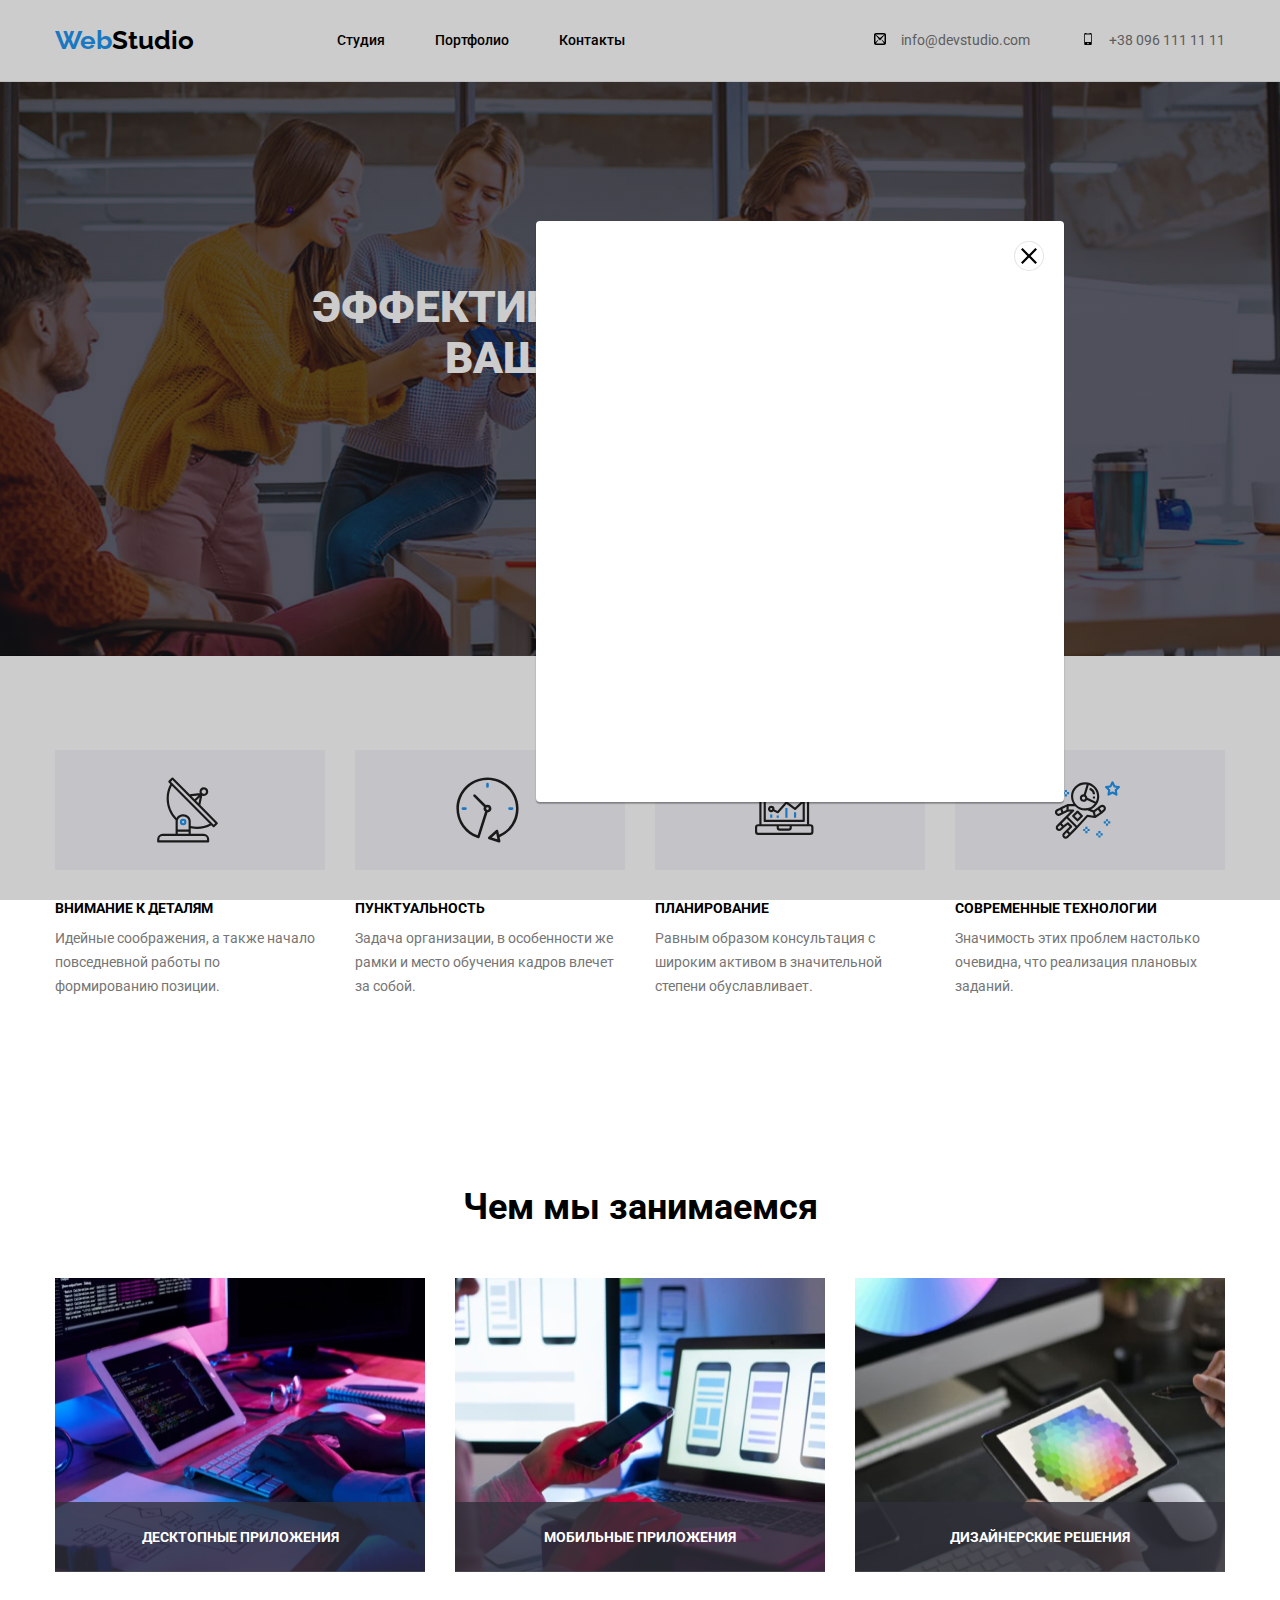
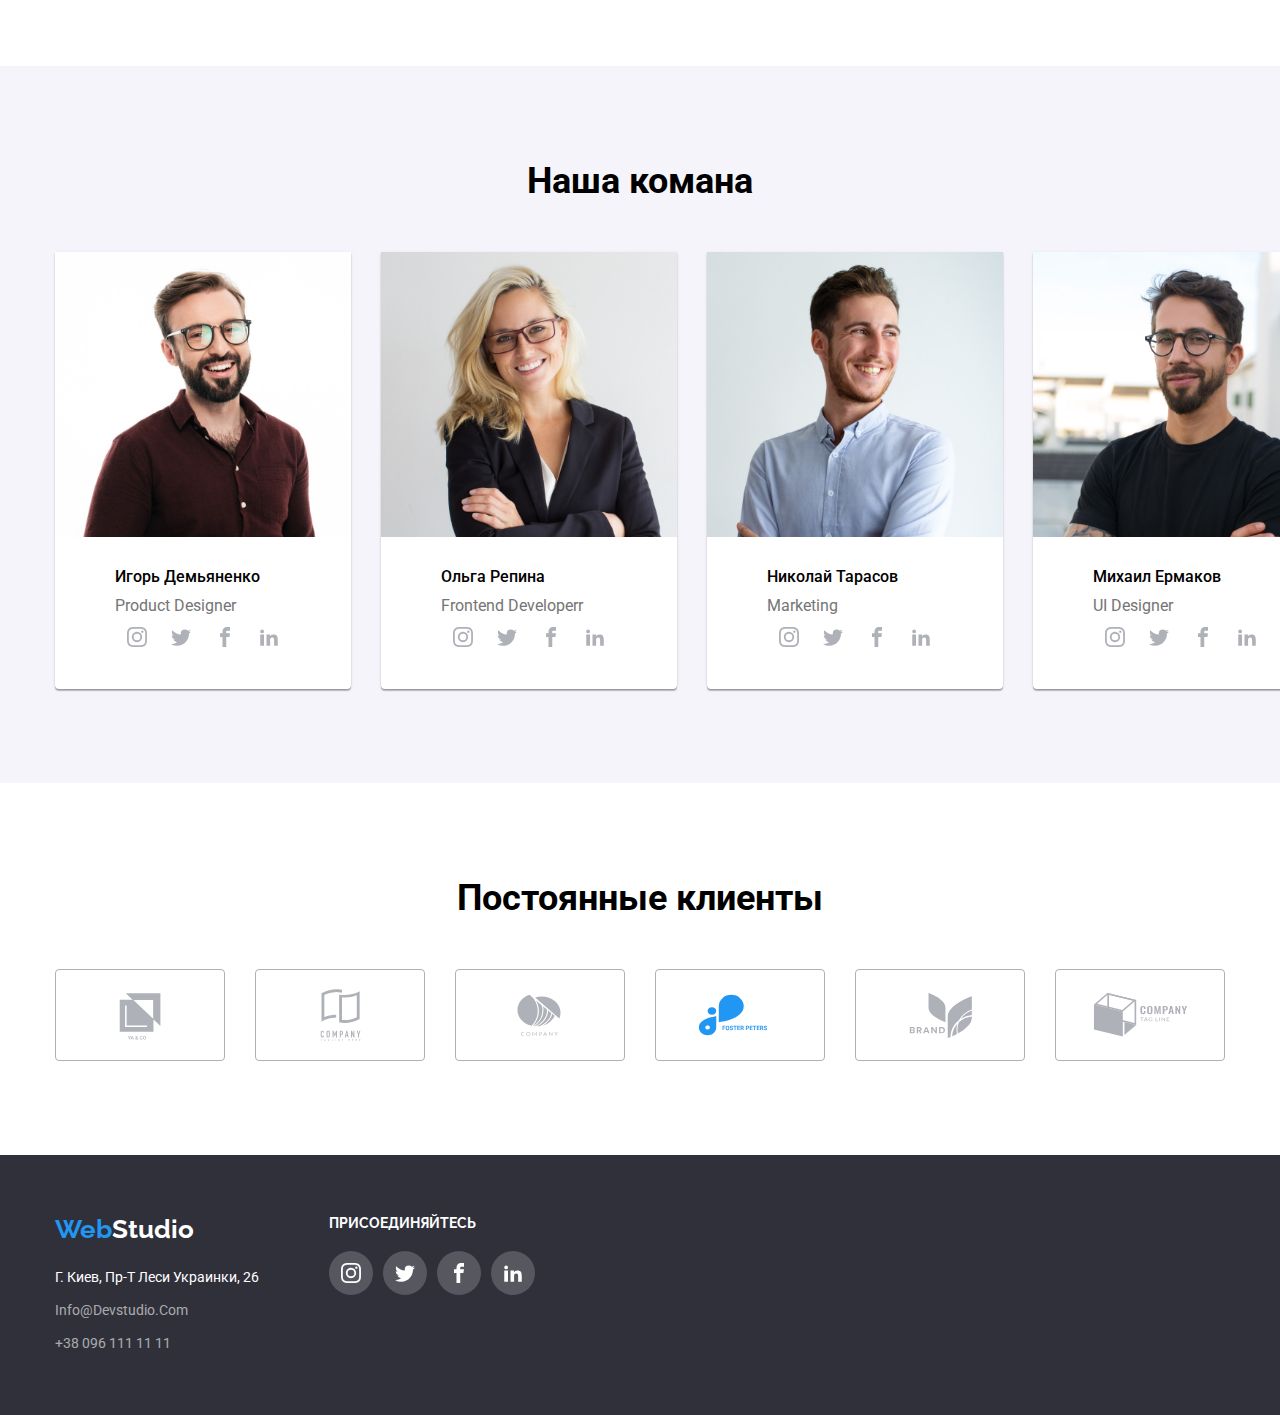
==== index.html @ 27d1623b "пропись дз" ====
<!DOCTYPE html>
<html lang="en">

<head>
    <meta charset="UTF-8">
    <meta http-equiv="X-UA-Compatible" content="IE=edge">
    <meta name="viewport" content="width=device-width, initial-scale=1.0">
    <title>Студия</title>
    <link rel="stylesheet"
        href="https://cdnjs.cloudflare.com/ajax/libs/modern-normalize/1.1.0/modern-normalize.min.css">
    <link href="https://fonts.googleapis.com/css2?family=Roboto:ital,wght@0,500;0,700;1,400&display=swap"
        rel="stylesheet">
    <link href="https://fonts.googleapis.com/css2?family=Oleo+Script&family=Raleway:wght@700&display=swap"
        rel="stylesheet">
    <link href="https://fonts.googleapis.com/css2?family=Oleo+Script&family=Raleway:wght@700&display=swap"
        rel="stylesheet">
    <link rel="stylesheet" href="./css/style.css">
    <style>
        li {
            list-style: none;
        }

        a {
            text-decoration: none
        }
    </style>
</head>

<body>
    <!--  -->
    <!-- Шапка сайта -->
    <header class="header">
        <div class="headers container">
            <div class="headers_div">
                <nav class="headers_navigation"><a class="logo" style="color: black;" href=""><span
                            class="firs_logo">Web</span>Studio</a>
                    <ul class="style_navigation">
                        <li class="navigation"><a class="nav stydio1" href="index.html">Студия</a></li>
                        <li class="navigation"><a class="nav portfolio1" href="portfolio.html">Портфолио</a></li>
                        <li class="navigation"><a class="nav contakts1" href="Контакты">Контакты</a></li>
                </nav>
            </div>
            <ul class="style_mail_tel">
                <li class="navigation2">
                    <svg class="icone">
                        <use href="./img/symbol-defs.svg#icon-mail2"></use>
                    </svg>
                    <a class="nav  e_mail" href="maito:info@devstudio.com">info@devstudio.com</a>
                </li>
                <li class="navigation2">
                    <svg class="icone">
                        <use href="./img/symbol-defs.svg#icon-mobile"></use>
                    </svg>
                    <a class="nav  tell" href="tel:+380961111111">+38 096 111 11 11</a>
                </li>
            </ul>
        </div>
        </div>
    </header>
    <main>
        <!-- Основная цель -->
        <section class=" size goal">
            <div class="container goaal">
                <h1 class="main_goal">Эффективные решения для вашего бизнеса</h1>
                <button class="button_goal" type="button" data-modal-open>Заказать услугy</button>
            </div>
        </section>
        <!-- Основные направления -->
        <section class="size">
            <div class="container">
                <ul class="direction_selection">
                    <li class="location_direction">
                        <div class="item_icons">
                            <svg class="ico">
                                <use href="./img/symbol-defs.svg#icon-antenna-1"></use>
                            </svg>
                        </div>
                        <h3 class="text_direction">Внимание к деталям</h3>
                        <p class="paragraf_direction">Идейные соображения, а также начало
                            повседневной работы по
                            формированию позиции.</p>
                    </li>
                    <li class="location_direction">
                        <div class="item_icons">
                            <svg class="ico">
                                <use xlink:href="./img/symbol-defs.svg#icon-clock-1"></use>
                            </svg>
                        </div>
                        <h3 class="text_direction">Пунктуальность</h3>
                        <p class="paragraf_direction">Задача организации, в особенности же рамки
                            и место обучения кадров
                            влечет за собой.</p>
                    </li>
                    <li class="location_direction">
                        <div class="item_icons">
                            <svg class="ico">
                                <use xlink:href="./img/symbol-defs.svg#icon-diagram-1"></use>
                            </svg>
                        </div>
                        <h3 class="text_direction">Планирование</h3>
                        <p class="paragraf_direction">Равным образом консультация с широким
                            активом в значительной
                            степени
                            обуславливает. </p>
                    </li>
                    <li class="location_direction">
                        <div class="item_icons">
                            <svg class="ico">
                                <use xlink:href="./img/symbol-defs.svg#icon-astronaut-1-1">
                                </use>
                            </svg>
                        </div>
                        <h3 class="text_direction">Современные технологии</h3>
                        <p class="paragraf_direction">Значимость этих проблем настолько
                            очевидна, что реализация
                            плановых
                            заданий.</p>
                    </li>
                </ul>
            </div>
        </section>
        <!-- Чем мы занимаемся -->
        <section class="size">
            <div class="container">
                <h2 class="text_work">Чем мы занимаемся</h2>
                <ul class="foto_work">
                    <li class="foto "><img src="img/1.jpg" alt="work with computer" width="370">
                        <h3 class="text_work_selection">Десктопные приложения</h1>
                    </li>
                    <li class="foto"><img src="img/2.jpg" alt="work with telefon" width="370">
                        <h3 class="text_work_selection">Мобильные приложения</h3>

                    </li>
                    <li class="foto"><img src="img/3.jpg" alt="work with tablet" width="370">
                        <h3 class="text_work_selection">Дизайнерские решения</h3>
                    </li>
                </ul>
            </div>
        </section>
        <!-- Наша команда -->
        <section class="size our_team">
            <div class="container">
                <h2 class="our_team_selection">Наша комана</h2>
                <ul class="image_team1">
                    <li class="image_team"> <img src="img/4.jpg" alt="Product Designe" width="270">
                        <div class="text1">
                            <h3 class="text_team">Игорь Демьяненко</h3>
                            <p class="position_team">Product Designer</p>
                            <ul class="list-team">
                                <li class="item-team">
                                    <a class="link-team" href="">
                                        <svg class="icon-team">
                                            <use xlink:href="./img/symbol-defs.svg#icon-instagram">
                                            </use>
                                        </svg>
                                    </a>
                                </li>
                                <li class="item-team">
                                    <a class="link-team" href="">
                                        <svg class="icon-team">
                                            <use xlink:href="./img/symbol-defs.svg#icon-twitter">
                                            </use>
                                        </svg>
                                    </a>
                                </li>
                                <li class="item-team">
                                    <a class="link-team" href="">
                                        <svg class="icon-team">
                                            <use xlink:href="./img/symbol-defs.svg#icon-facebook">
                                            </use>
                                        </svg>
                                    </a>
                                </li>
                                <li class="item-team">
                                    <a class="link-team" href="">
                                        <svg class="icon-team">
                                            <use xlink:href="./img/symbol-defs.svg#icon-linkedin2">
                                            </use>
                                        </svg>
                                    </a>
                                </li>
                            </ul>
                        </div>
                    </li>
                    <li class="image_team"><img src="img/5.jpg" alt="Frontend Developerr" width="270">
                        <div class="text1">
                            <h3 class="text_team">Ольга Репина</h3>
                            <p class="position_team">Frontend Developerr</p>
                            <ul class="list-team">
                                <li class="item-team">
                                    <a class="link-team" href="">
                                        <svg class="icon-team">
                                            <use xlink:href="./img/symbol-defs.svg#icon-instagram">
                                            </use>
                                        </svg>
                                    </a>
                                </li>
                                <li class="item-team">
                                    <a class="link-team" href="">
                                        <svg class="icon-team">
                                            <use xlink:href="./img/symbol-defs.svg#icon-twitter">
                                            </use>
                                        </svg>
                                    </a>
                                </li>
                                <li class="item-team">
                                    <a class="link-team" href="">
                                        <svg class="icon-team">
                                            <use xlink:href="./img/symbol-defs.svg#icon-facebook">
                                            </use>
                                        </svg>
                                    </a>
                                </li>
                                <li class="item-team">
                                    <a class="link-team" href="">
                                        <svg class="icon-team">
                                            <use xlink:href="./img/symbol-defs.svg#icon-linkedin2">
                                            </use>
                                        </svg>
                                    </a>
                                </li>
                            </ul>
                        </div>
                    </li>
                    <li class="image_team"><img src="img/6.jpg" alt="Marketing" width="270">
                        <div class="text1">
                            <h3 class="text_team">Николай Тарасов</h3>
                            <p class="position_team">Marketing</p>
                            <ul class="list-team">
                                <li class="item-team">
                                    <a class="link-team" href="">
                                        <svg class="icon-team">
                                            <use xlink:href="./img/symbol-defs.svg#icon-instagram">
                                            </use>
                                        </svg>
                                    </a>
                                </li>
                                <li class="item-team">
                                    <a class="link-team" href="">
                                        <svg class="icon-team">
                                            <use xlink:href="./img/symbol-defs.svg#icon-twitter">
                                            </use>
                                        </svg>
                                    </a>
                                </li>
                                <li class="item-team">
                                    <a class="link-team" href="">
                                        <svg class="icon-team">
                                            <use xlink:href="./img/symbol-defs.svg#icon-facebook">
                                            </use>
                                        </svg>
                                    </a>
                                </li>
                                <li class="item-team">
                                    <a class="link-team" href="">
                                        <svg class="icon-team">
                                            <use xlink:href="./img/symbol-defs.svg#icon-linkedin2">
                                            </use>
                                        </svg>
                                    </a>
                                </li>
                            </ul>
                        </div>
                    </li>
                    <li class="image_team"><img src="img/7.jpg" alt="UI Designer" width="270">
                        <div class="text1">
                            <h3 class="text_team">Михаил Ермаков</h3>
                            <p class="position_team">UI Designer</p>
                            <ul class="list-team">
                                <li class="item-team">
                                    <a class="link-team" href="">
                                        <svg class="icon-team">
                                            <use xlink:href="./img/symbol-defs.svg#icon-instagram">
                                            </use>
                                        </svg>
                                    </a>
                                </li>
                                <li class="item-team">
                                    <a class="link-team" href="">
                                        <svg class="icon-team">
                                            <use xlink:href="./img/symbol-defs.svg#icon-twitter">
                                            </use>
                                        </svg>
                                    </a>
                                </li>
                                <li class="item-team">
                                    <a class="link-team" href="">
                                        <svg class="icon-team">
                                            <use xlink:href="./img/symbol-defs.svg#icon-facebook">
                                            </use>
                                        </svg>
                                    </a>
                                </li>
                                <li class="item-team">
                                    <a class="link-team" href="">
                                        <svg class="icon-team">
                                            <use xlink:href="./img/symbol-defs.svg#icon-linkedin2">
                                            </use>
                                        </svg>
                                    </a>
                                </li>
                            </ul>
                        </div>
                    </li>
                </ul>
            </div>
        </section>
        <!-- Нашы клиенты -->
        <section class="size">
            <div class="container">
                <h2 class="our_team_selection">Постоянные клиенты</h2>
                <ul class="list_our_clients">
                    <li class="item_our_clients">
                        <a href="" class="link_our_clients">
                            <svg class="icon_our_clients">
                                <use class="fone_our_clients" href="./img/symbol-defs.svg#icon-Logo"></use>
                            </svg>
                        </a>
                    </li>
                    <li class="item_our_clients">
                        <a href="" class="link_our_clients">
                            <svg class="icon_our_clients">
                                <use class="fone_our_clients" href="./img/symbol-defs.svg#icon-Logo-1"></use>
                            </svg>
                        </a>
                    </li>
                    <li class="item_our_clients">
                        <a href="" class="link_our_clients">
                            <svg class="icon_our_clients">
                                <use class="fone_our_clients" href="./img/symbol-defs.svg#icon-Logo-2"></use>
                            </svg>
                        </a>
                    </li>
                    <li class="item_our_clients">
                        <a href="" class="link_our_clients">
                            <svg class="icon_our_clients">
                                <use class="fone_our_clients" href="./img/symbol-defs.svg#icon-Logo-3"></use>
                            </svg>
                        </a>
                    </li>
                    <li class="item_our_clients">
                        <a href="" class="link_our_clients">
                            <svg class="icon_our_clients">
                                <use class="fone_our_clients" href="./img/symbol-defs.svg#icon-Logo-4"></use>
                            </svg>
                        </a>
                    </li>
                    <li class="item_our_clients">
                        <a href="" class="link_our_clients">
                            <svg class="icon_our_clients">
                                <use class="fone_our_clients" href="./img/symbol-defs.svg#icon-Logo-5"></use>
                            </svg>
                        </a>
                    </li>
                </ul>
            </div>
        </section>
    </main>
    <!-- Юредический адресс -->
    <footer class="legall_adress">
        <div class="container leagal_imfo">
            <div class="legel_div1">
                <div class="logo_div">
                    <a class="logo1" style="color: #fff;" href="WebStudio"><span class="firs_logo">Web</span>Studio</a>
                </div>
                <address>
                    <ul class="adres">
                        <li class="legal"><a class="addres1 legal_text" href="г. Киев, пр-т Леси Украинки, 26">г. Киев,
                                пр-т
                                Леси Украинки, 26</a></li>
                        <li class="legal"><a class="mail2 legal_text"
                                href="maito:info@devstudio.com">info@devstudio.com</a>
                        </li>
                        <li class="legal"><a class="tel2 legal_text" href="tel:+380961111111">+38 096 111 11 11</a></li>
                    </ul>
                </address>
            </div>
            <div class="legel_div">
                <h2 class="text_legall_social">присоединяйтесь</h2>
                <ul class="list_legal_social">
                    <li class="item_legal_social">
                        <a class="item_legal_social" href="">
                            <svg class="icon_legal_socia">
                                <use href="./img/symbol-defs.svg#icon-instagram">
                                </use>
                            </svg>
                        </a>
                    </li>
                    <li class="item_legal_social">
                        <a class="item_legal_social" href="">
                            <svg class="icon_legal_socia">
                                <use href="./img/symbol-defs.svg#icon-twitter"></use>
                            </svg>
                        </a>
                    </li>
                    <li class="item_legal_social">
                        <a class="item_legal_social" href="">
                            <svg class="icon_legal_socia">
                                <use href="./img/symbol-defs.svg#icon-facebook"></use>
                            </svg>
                        </a>
                    </li>
                    <li class="item_legal_social">
                        <a class="item_legal_social" href="">
                            <svg class="icon_legal_socia">
                                <use xlink:href="./img/symbol-defs.svg#icon-linkedin2">
                                </use>
                            </svg>
                        </a>
                    </li>
                </ul>
            </div>
        </div>
    </footer>
    <div class="backgrop" data-modal>
        <div class="madal">
            <button class="botom_madal" data-modal-close>
                <img src="./img/svg/Vector.svg" alt="">
                </svg></button>
        </div>
        <script src="./js/modal.js"></script>
</body>

</html>
---- css/style.css ----
html {
  box-sizing: border-box;
}
*,
*::after,
*::before {
  box-sizing: inherit;
}
:root {
  accent-color: #2196f3;
  --timing-function: cubic-bezier(0.4, 0, 0.2, 1);
}
body {
  font-family: "Roboto", sans-serif;
  font-family: "Oleo Script", cursive;
  font-family: "Raleway", sans-serif;
}
.container {
  width: 1200px;
  padding-left: 15px;
  padding-right: 15px;
  margin-left: auto;
  margin-right: auto;
}
h1,
h2,
h3,
p,
ul {
  margin-top: 0px;
  margin-bottom: 0px;
}

.headers {
  display: flex;
  flex-direction: row;
  vertical-align: middle;
}
.headers_navigation {
  display: flex;
  flex-direction: row;
}
.header {
  border-bottom: 1px solid #ececec;
  display: flex;
  flex-direction: row;
}
.logo {
  font-family: Raleway;
  font-style: normal;
  font-weight: bold;
  font-size: 26px;
  line-height: 31px;
  vertical-align: middle;
}
.logo {
  padding: 25px 0px;
}
.firs_logo {
  color: #2196f3;
}
.headers_div {
  display: flex;
  flex-direction: row;
}
.style_navigation {
  display: flex;
  flex-direction: row;
  margin-left: 93px;
  padding-left: 0px;
}
.navigation:last-child {
  margin-left: 50px;
  padding: 32px 0px;
}
.navigation:not(:last-child) {
  margin-left: 50px;
  padding: 32px 0px;
}
.nav {
  padding: 32px 0px;
}
.navigation {
  font-family: Roboto;
  font-style: Medium;
  font-weight: 500;
  font-size: 14px;
  line-height: 16px;
}
.stydio1 {
  position: relative;
  color: black;
}
.stydio1:hover,
.stydio1:focus {
  color: #2196f3;
}
.portfolio1 {
  position: relative;
  color: black;
}
.portfolio1:hover,
.portfolio1:focus {
  color: #2196f3;
}
.contakts1 {
  color: black;
}
.contakts1:hover,
.contakts1:focus {
  color: #2196f3;
}
.stydio1::after {
  content: "";
  position: absolute;
  display: block;
  width: 100%;
  height: 4px;
  left: 0;
  bottom: 0;
  background-color: #2196f3;
  opacity: 0;
  transition: opacity 250ms var(--timing-function);
}
.stydio1:hover::after {
  opacity: 1;
}
.portfolio1::after {
  content: "";
  position: absolute;
  display: block;
  width: 100%;
  height: 4px;
  left: 0;
  bottom: 0;
  background-color: #2196f3;
  opacity: 0;
  transition: opacity 250ms var(--timing-function);
}
.portfolio1:hover::after {
  opacity: 1;
}
.style_mail_tel {
  font-family: Roboto;
  font-style: Medium;
  font-size: 14px;
  line-height: 16px;
}
.style_mail_tel {
  display: flex;
  flex-direction: row;
  text-align: left;
  margin-left: auto;
  padding-left: 0px;
}
.navigation2:first-child {
  margin-right: 50px;
  padding: 32px 0px;
}
.navigation2:nth-child(n + 1) {
  padding: 32px 0px;
}
.e_mail {
  color: rgba(117, 117, 117, 1);
}
.e_mail:hover,
.e_mail:focus {
  color: #2196f3;
}
.tell {
  color: #757575;
}
.tell:hover,
.tell:focus {
  color: #2196f3;
}
.icone {
  width: 16px;
  height: 12px;
  margin-right: 10px;
  color: #757575;
}
.icone:hover,
.icone:focus {
  fill: #2196f3;
}
.size {
  padding: 94px 0px;
}
.goal {
  display: block;
  background-color: #2f303a;
  text-align: center;
  padding: 200px 0px;
}
.goaal {
  width: 696px;
}
.main_goal {
  font-family: Roboto;
  font-style: normal;
  font-weight: 900;
  font-size: 44px;
  text-align: center;
  color: #ffffff;
  margin-bottom: 30px;
  text-transform: uppercase;
}
.button_goal {
  padding: 10px 32px;
  background-color: #2196f3;
  color: white;
}
.button_goal:hover {
  box-shadow: 0px 4px 4px rgba(0, 0, 0, 0.15);
  border-radius: 4px;
}
.button_goal {
  cursor: pointer;
}
.goal {
  background-image: linear-gradient(
      to left,
      rgba(47, 48, 58, 0.4),
      rgba(47, 48, 58, 0.4)
    ),
    url("../img/19.jpg");
  background-repeat: no-repeat;
  background-position: center;
  background-size: cover;
  text-align: center;
}
.direction_selection {
  display: flex;
  flex-direction: row;
  justify-content: space-between;
  margin-bottom: 0px;
  margin-left: 0px;
  padding-left: 0px;
}
.location_direction:first-child {
  margin-left: 0px;
}
.location_direction:nth-child(n + 1) {
  margin-right: 30px;
  flex-basis: calc((100% - 120px) / 4);
}
.location_direction:last-child {
  margin-right: 0px;
}
.text_direction {
  font-family: Roboto;
  font-style: normal;
  font-weight: bold;
  font-size: 14px;
  line-height: 16px;
  color: black;
  text-transform: uppercase;
  margin-bottom: 10px;
}
.paragraf_direction {
  font-family: Roboto;
  font-style: normal;
  font-weight: normal;
  font-size: 14px;
  line-height: 24px;
  color: #757575;
}
.item_icons {
  width: 270px;
  height: 120px;
  background-color: #f5f4fa;
  margin-bottom: 30px;
  padding: 25px 100px;
}
.ico {
  display: block;
  width: 65px;
  height: 70px;
}
.text_work {
  font-family: Roboto;
  font-style: normal;
  font-weight: bold;
  font-size: 36px;
  line-height: 42px;
  text-align: center;
  padding-top: 0px;
  margin-bottom: 50px;
}
.foto_work {
  display: flex;
  flex-direction: row;
  margin-left: 0px;
  padding-left: 0px;
}
img {
  display: block;
  min-width: 100%;
  height: auto;
  margin: 0px;
}
.foto:first-child {
  margin-left: 0px;
}
.foto:not(:first-child) {
  margin-left: 30px;
}
.foto {
  position: relative;
}
.text_work_selection {
  position: absolute;
  font-family: Roboto;
  font-style: normal;
  font-weight: bold;
  font-size: 14px;
  line-height: 16px;
  text-align: center;
  background: rgba(47, 48, 58, 0.8);
  color: #ffffff;
  left: 0;
  bottom: 0;
  width: 100%;
  text-transform: uppercase;
  padding: 27px 83px;
}
.our_team {
  background-color: #f5f4fa;
}
.our_team_selection {
  font-family: Roboto;
  font-family: Roboto;
  font-style: normal;
  font-weight: bold;
  font-size: 36px;
  line-height: 42px;
  text-align: center;
  color: black;
  margin-bottom: 50px;
}
.image_team1 {
  display: flex;
  flex-direction: row;
  margin-left: 0px;
  padding-left: 0px;
  max-width: 270px;
  margin-right: 0px;
}
.image_team {
  margin-left: 30px;
  box-shadow: 0px 1px 3px rgba(0, 0, 0, 0.12), 0px 1px 1px rgba(0, 0, 0, 0.14),
    0px 2px 1px rgba(0, 0, 0, 0.2);
  border-radius: 0px 0px 4px 4px;
  background-color: #ffffff;
}
.image_team:first-child {
  margin-left: 0px;
}
.image_team :not(:first-child) {
  flex-basis: calc((100% - 120px) / 2);
}
.text_team {
  font-family: Roboto;
  font-style: normal;
  font-weight: 500;
  font-size: 16px;
  line-height: 19px;
  color: black;
  margin-bottom: 10px;
}
.position_team {
  font-family: Roboto;
  font-style: normal;
  font-weight: normal;
  font-size: 16px;
  line-height: 19px;
  color: #757575;
  margin-left: 0px;
}
.text1 {
  padding: 30px 60px;
}
.list-team {
  display: flex;
  margin-left: 0px;
  padding-left: 0px;
}
.item-team {
  width: 44px;
  height: 44px;
  justify-content: center;
}
.link-team {
  width: 44px;
  height: 44px;
  border-radius: 50%;
  background-color: #ffffff;
  display: flex;
  align-items: center;
  justify-content: center;
  margin-right: 10px;
}
.icon-team {
  width: 20px;
  height: 20px;
  fill: #afb1b8;
}
.link-team:hover,
.link-team:focus,
.icon-team:hover,
.icon-team:focus {
  background-color: #2196f3;
  fill: #ffffff;
}
.list_our_clients {
  display: flex;
  flex-direction: row;
  padding-left: 0px;
  width: 100%;
}
.item_our_clients {
  margin-left: 0px;
  border-radius: 4px;
  border: 1px solid #afb1b8;
  width: 170px;
  height: 92px;
  cursor: pointer;
}
.item_our_clients:not(:last-child) {
  margin-right: 30px;
}
.item_our_clients:hover:nth-child(1) {
  border-radius: 4px;
  border: 1px solid #2196f3;
}
.item_our_clients:hover:nth-child(2) {
  border-radius: 4px;
  border: 1px solid #2196f3;
}
.item_our_clients:hover:nth-child(3) {
  border-radius: 4px;
  border: 1px solid #2196f3;
}
.item_our_clients:hover:nth-child(4) {
  border-radius: 4px;
  border: 1px solid #2196f3;
}
.item_our_clients:hover:nth-child(5) {
  border-radius: 4px;
  border: 1px solid #2196f3;
}
.item_our_clients:hover:nth-child(6) {
  border-radius: 4px;
  border: 1px solid #2196f3;
}
.icon_our_clients {
  width: 106px;
  height: 60px;
  margin: 16px 32px;
}
.link_our_clients {
  fill: #afb1b8;
}
.link_our_clients:hover,
.link_our_clients:focus {
  fill: #2196f3;
}
.fone_our_clients {
  fill: var(-color, #2196f3);
}
.legall_adress {
  background-color: #2f303a;
  padding: 60px 0px;
  display: flex;
  flex-direction: row;
}
.logo1 {
  font-family: Raleway;
  font-style: normal;
  font-weight: bold;
  font-size: 26px;
}
.logo_div {
  margin-bottom: 20px;
}
.legel_div:first-child {
  margin-bottom: 0px;
}
.legal:first-child {
  margin-bottom: 9px;
}
.legal:nth-child(n + 1) {
  margin-bottom: 9px;
}
.legal:last-child {
  margin-bottom: 0px;
}
.legal_text {
  font-family: Roboto;
  font-style: normal;
  font-weight: normal;
  font-size: 14px;
  line-height: 24px;
}
.adres {
  text-transform: capitalize;
  font-style: normal;
  padding-left: 0px;
  margin-bottom: 0px;
}
.addres1 {
  color: #ffffff;
}
.addres1:hover,
.addres1:focus {
  color: #2196f3;
}
.mail2 {
  color: rgba(255, 255, 255, 0.6);
}
.mail2:hover,
.mail2:focus {
  color: #2196f3;
}
.tel2 {
  color: rgba(255, 255, 255, 0.6);
}
.tel2:hover,
.tel2:focus {
  color: #2196f3;
}
.text_legall_social {
  font-weight: bold;
  font-size: 14px;
  line-height: 16px;
  text-transform: uppercase;
  color: #ffffff;
  text-align: start;
  margin-bottom: 20px;
}
.list_legal_social {
  display: flex;
  padding-left: 0px;
}
.list_legal_social::after .list_legal_social::before {
  box-sizing: border-box;
}
.item_legal_social {
  width: 44px;
  height: 44px;
}
.item_legal_social {
  border-radius: 50%;
  display: flex;
  align-items: center;
  justify-content: center;
  background-color: rgba(255, 255, 255, 0.1);
}
.item_legal_social + .item_legal_social {
  margin-left: 10px;
}
.item_legal_social:hover,
.item_legal_social:focus {
  background-color: #2196f3;
}
.icon_legal_socia {
  width: 20px;
  height: 20px;
  fill: #ffffff;
}
.leagal_imfo {
  display: flex;
  flex-direction: row;
}
.legel_div1 {
  margin-right: 70px;
}
.buttons_selection {
  display: flex;
  flex-direction: row;
  text-align: center;
  background-color: #ffffff;
  padding-left: 0px;
  margin-bottom: 50px;
  justify-content: center;
}
.button1:first-child {
  margin-left: 0px;
  margin-right: 0px;
}
.button1:nth-child(n + 1) {
  margin-right: 8px;
}
.button1:last-child {
  margin-right: 0px;
}
.text_botom {
  font-family: Roboto;
  font-style: normal;
  font-weight: 500;
  font-size: 16px;
  line-height: 26px;
}
.button_1 {
  cursor: pointer;
  padding: 6px 22px;
  background-color: #2196f3;
  color: #ffffff;
}
.button_2 {
  display: inline-block;
  cursor: pointer;
  padding: 6px 22px;
}
.button_3 {
  cursor: pointer;
  padding: 6px 22px;
}
.button_4 {
  cursor: pointer;
  padding: 6px 22px;
}
.button_5 {
  cursor: pointer;
  padding: 6px 22px;
}
.button_1:hover,
.button_1:focus {
  background-color: #2196f3;
  color: #ffffff;
  box-shadow: 0px 3px 1px rgba(0, 0, 0, 0.1), 0px 1px 2px rgba(0, 0, 0, 0.08),
    0px 2px 2px rgba(0, 0, 0, 0.12);
  border-radius: 4px;
}
.button_2:hover,
.button_2:focus {
  background-color: #2196f3;
  color: #ffffff;
  box-shadow: 0px 3px 1px rgba(0, 0, 0, 0.1), 0px 1px 2px rgba(0, 0, 0, 0.08),
    0px 2px 2px rgba(0, 0, 0, 0.12);
  border-radius: 4px;
}
.button_3:hover,
.button_3:focus {
  background-color: #2196f3;
  color: #ffffff;
  box-shadow: 0px 3px 1px rgba(0, 0, 0, 0.1), 0px 1px 2px rgba(0, 0, 0, 0.08),
    0px 2px 2px rgba(0, 0, 0, 0.12);
  border-radius: 4px;
}
.button_4:hover,
.button_4:focus {
  background-color: #2196f3;
  color: #ffffff;
  box-shadow: 0px 3px 1px rgba(0, 0, 0, 0.1), 0px 1px 2px rgba(0, 0, 0, 0.08),
    0px 2px 2px rgba(0, 0, 0, 0.12);
  border-radius: 4px;
}
.button_5:hover,
.button_5:focus {
  background-color: #2196f3;
  color: #ffffff;
  box-shadow: 0px 3px 1px rgba(0, 0, 0, 0.1), 0px 1px 2px rgba(0, 0, 0, 0.08),
    0px 2px 2px rgba(0, 0, 0, 0.12);
  border-radius: 4px;
}
.kontent_image {
  display: flex;
  flex-wrap: wrap;
  padding-left: 0px;
  margin-top: 0px;
  margin-left: 0px;
  margin-right: 0px;
}
.img_kontent {
  border: 1px solid #eeeeee;
  margin-left: 25px;
  margin-bottom: 30px;
}
.img_kontent:nth-child(1) {
  margin-left: 0px;
}
.img_kontent:nth-child(4) {
  margin-left: 0px;
}
.img_kontent:nth-child(7) {
  margin-left: 0px;
  margin-bottom: 0px;
}
.img_kontent:nth-child(8) {
  margin-bottom: 0px;
}
.img_kontent:nth-child(9) {
  margin-bottom: 0px;
}
.img_kontent_link {
  display: block;
}
.img_kontent_link:hover,
.img_kontent_link:focus {
  border: 1px solid #eeeeee;
  box-sizing: border-box;
  box-shadow: 0px 1px 1px rgba(0, 0, 0, 0.12), 0px 4px 4px rgba(0, 0, 0, 0.06),
    1px 4px 6px rgba(0, 0, 0, 0.16);
}
.class_img_kontent {
  position: relative;
  overflow: hidden;
}
.texxt_img_kontent {
  position: absolute;
  font-family: Roboto;
  font-style: normal;
  font-weight: normal;
  font-size: 18px;
  background: rgba(33, 150, 243, 0.9);
  color: #ffffff;
  left: 0;
  bottom: 0;
  width: 100%;
  height: 100%;
  padding: 63px 24px;

  transform: translateY(100%);
  transition: transform 250ms var(--timing-function);
}
.img_kontent_link:hover .texxt_img_kontent,
.img_kontent_link:focus .texxt_img_kontent {
  transform: translateY(0%);
}
.text {
  padding: 20px 24px;
}
.text_img_kontent {
  font-family: Roboto;
  font-style: normal;
  font-weight: bold;
  font-size: 18px;
  color: black;
}
.location_img_kontent {
  font-family: Roboto;
  font-style: normal;
  font-weight: normal;
  font-size: 16px;
  line-height: 30px;
  color: #757575;
}
.backgrop {
  position: fixed;
  top: 0;
  left: 0;
  width: 100%;
  height: 100%;
  background: rgba(0, 0, 0, 0.2);
}
.backgrop.is-hidden {
  opacity: 0;
  pointer-events: none;
}
.madal {
  position: absolute;
  top: 50%;
  left: 50%;
  transform: translateY(-50%, -50%);
  width: 528px;
  height: 581px;
  padding: 15px;
  background: #ffffff;
  left: 536px;
  top: 221px;
  box-shadow: 0px 1px 3px rgba(0, 0, 0, 0.12), 0px 1px 1px rgba(0, 0, 0, 0.14),
    0px 2px 1px rgba(0, 0, 0, 0.2);
  border-radius: 4px;
}
.botom_madal {
  position: absolute;
  right: 0;
  top: 0;
  width: 30px;
  height: 30px;
  cursor: pointer;
  margin: 20px;
  border-radius: 50%;
  background: #ffffff;
  border: 1px solid rgba(0, 0, 0, 0.1);
  box-sizing: border-box;
}
.icon_botom_madal {
  width: 11px;
  height: 11px;
  fill: black;
}
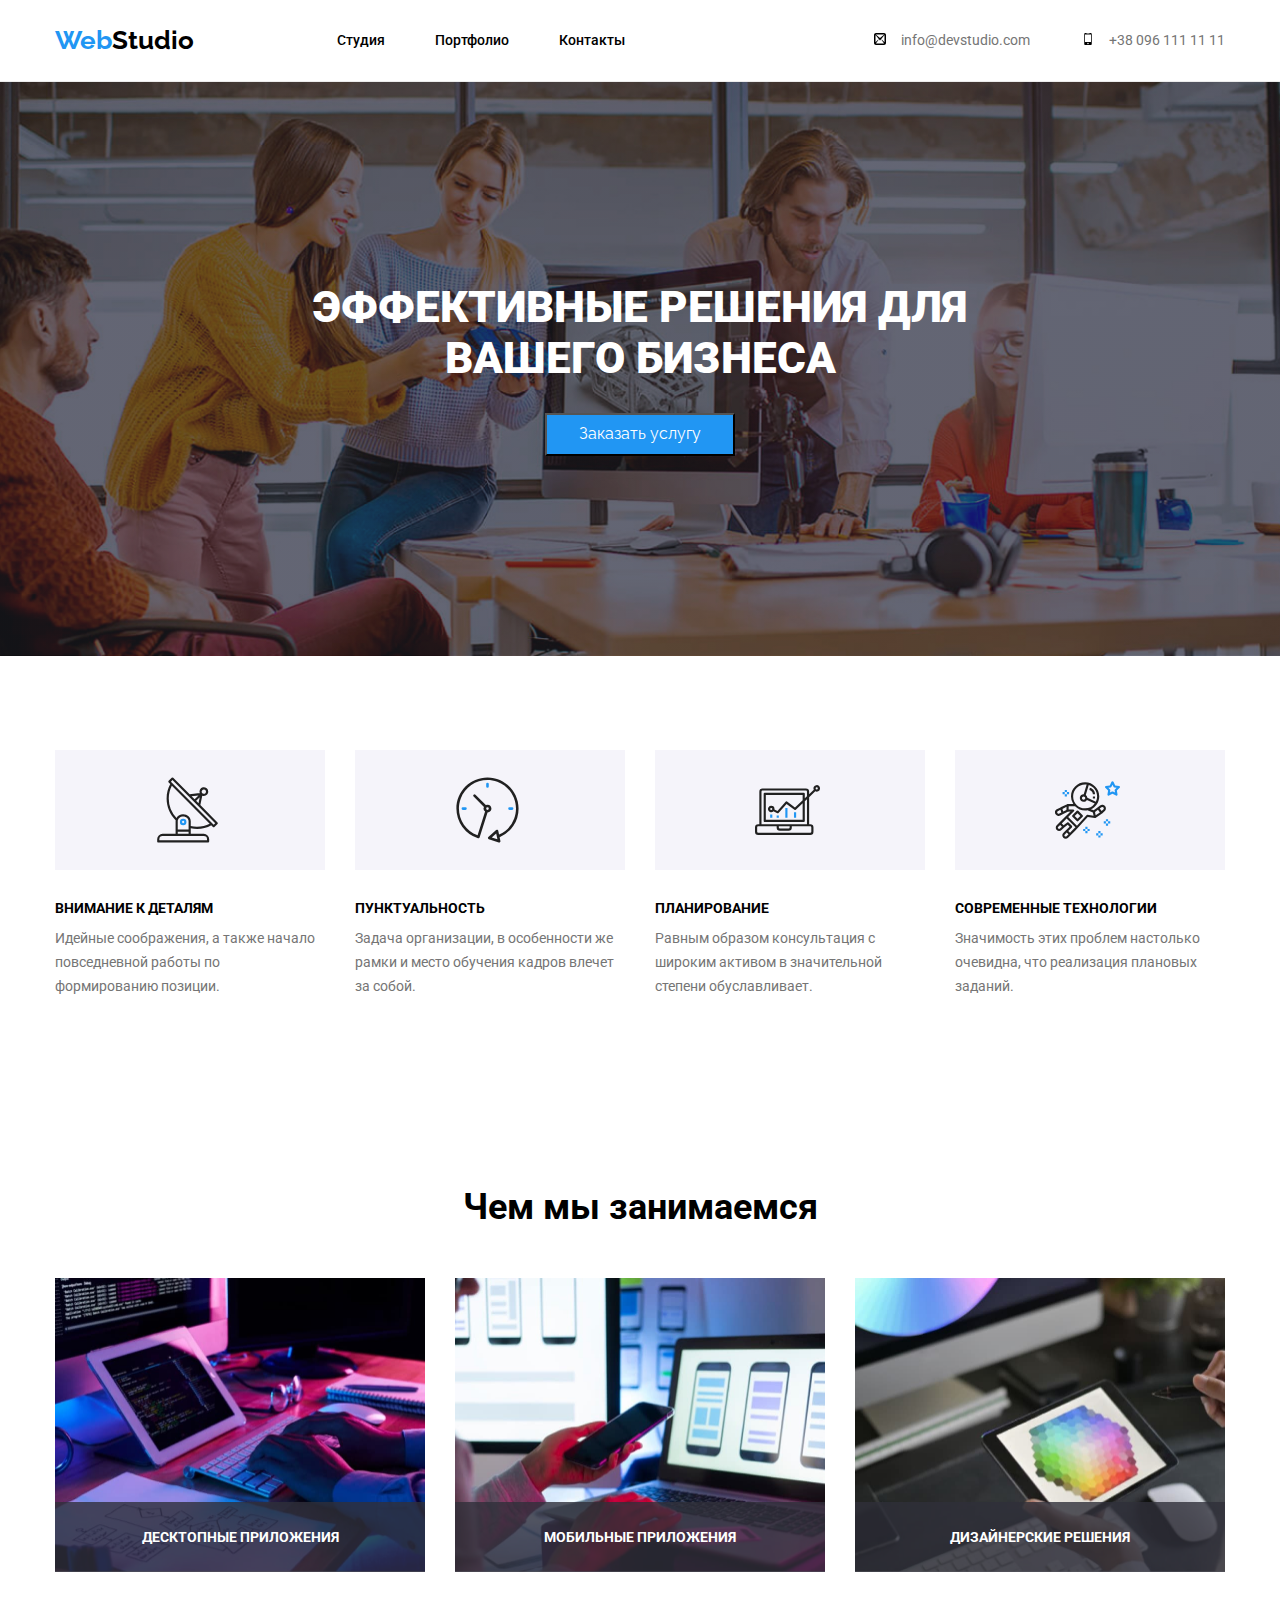
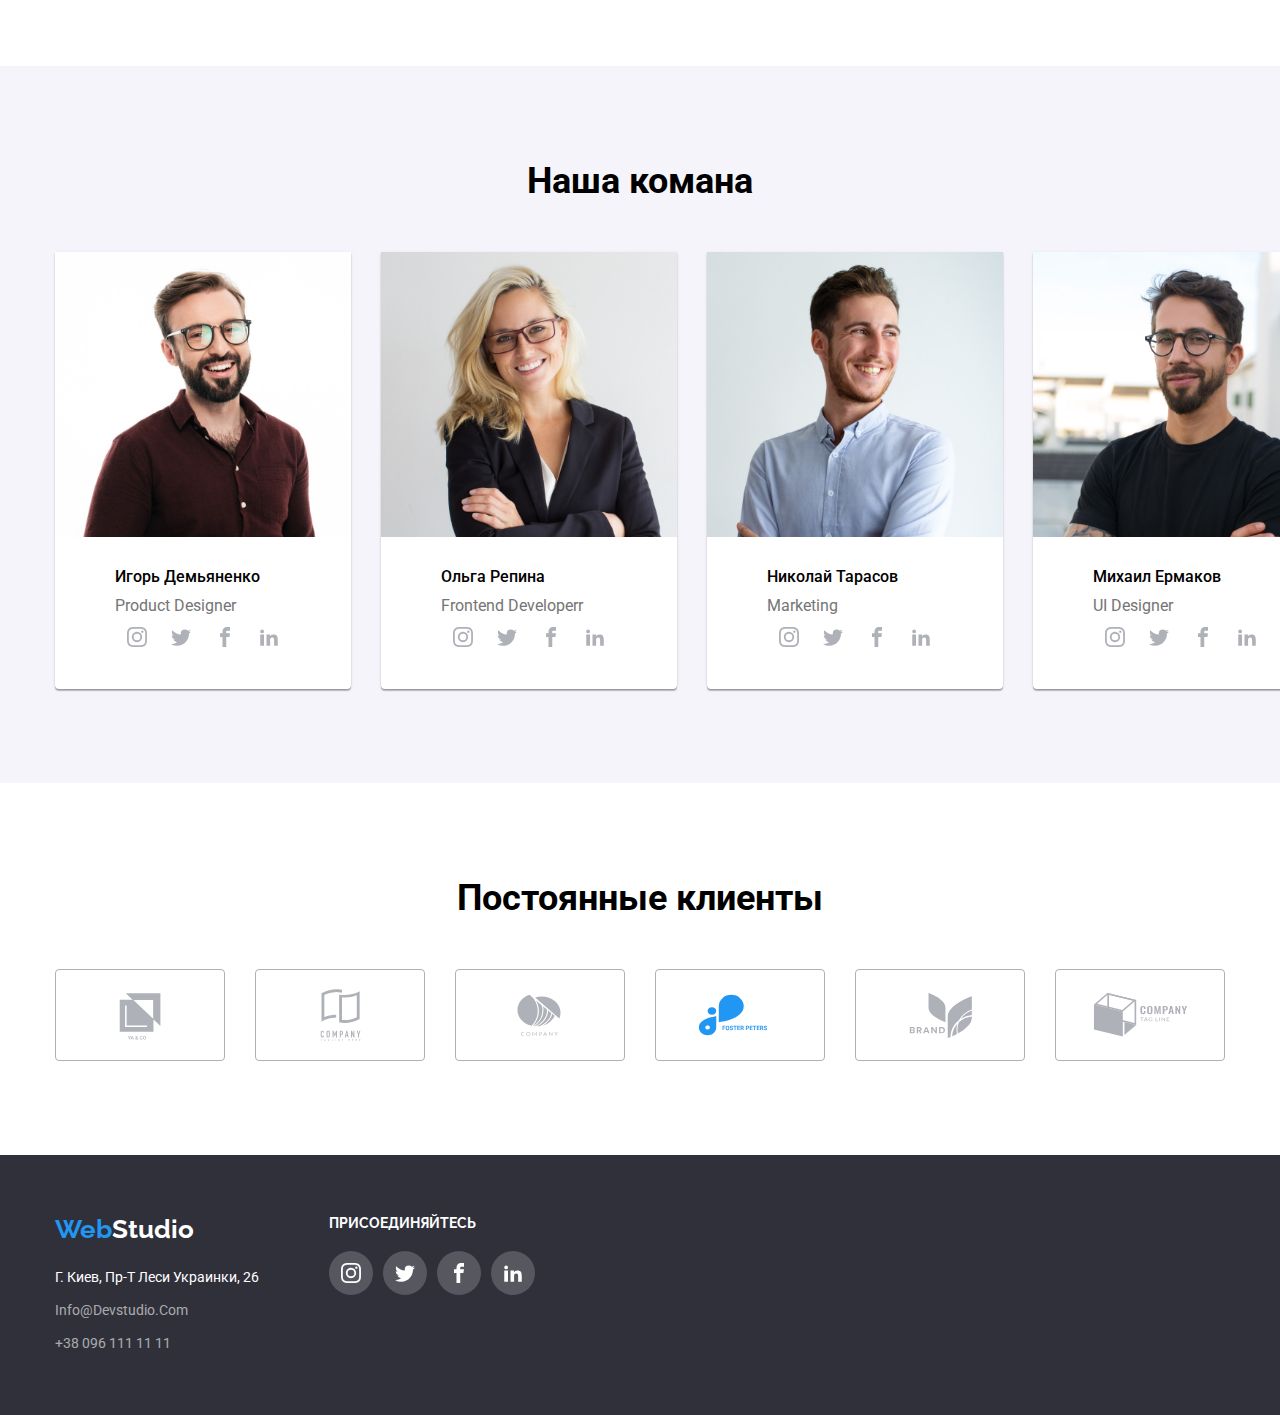
==== commit 3c0b5a81: "замена модельного окна" ====
--- a/index.html
+++ b/index.html
@@ -412,7 +412,7 @@
             </div>
         </div>
     </footer>
-    <div class="backgrop" data-modal>
+    <div class="backgrop is-hidden" data-modal>
         <div class="madal">
             <button class="botom_madal" data-modal-close>
                 <img src="./img/svg/Vector.svg" alt="">
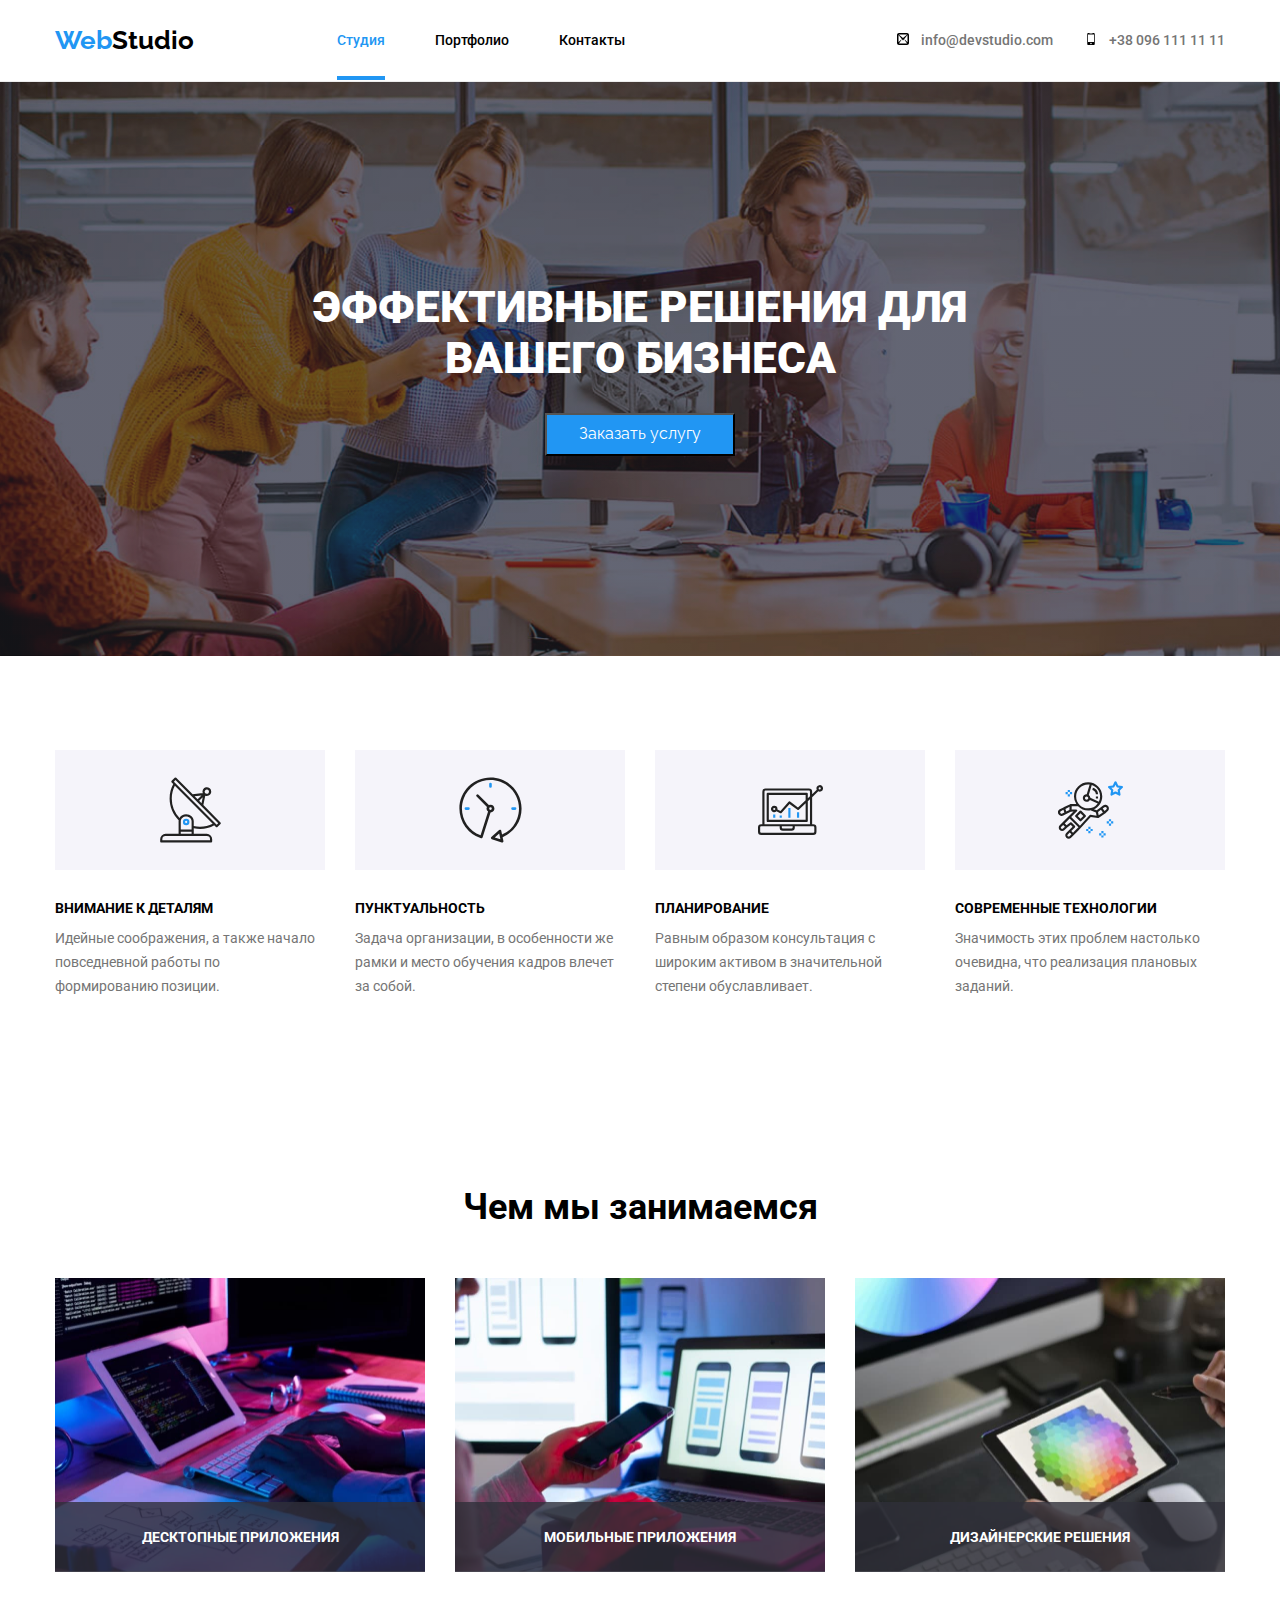
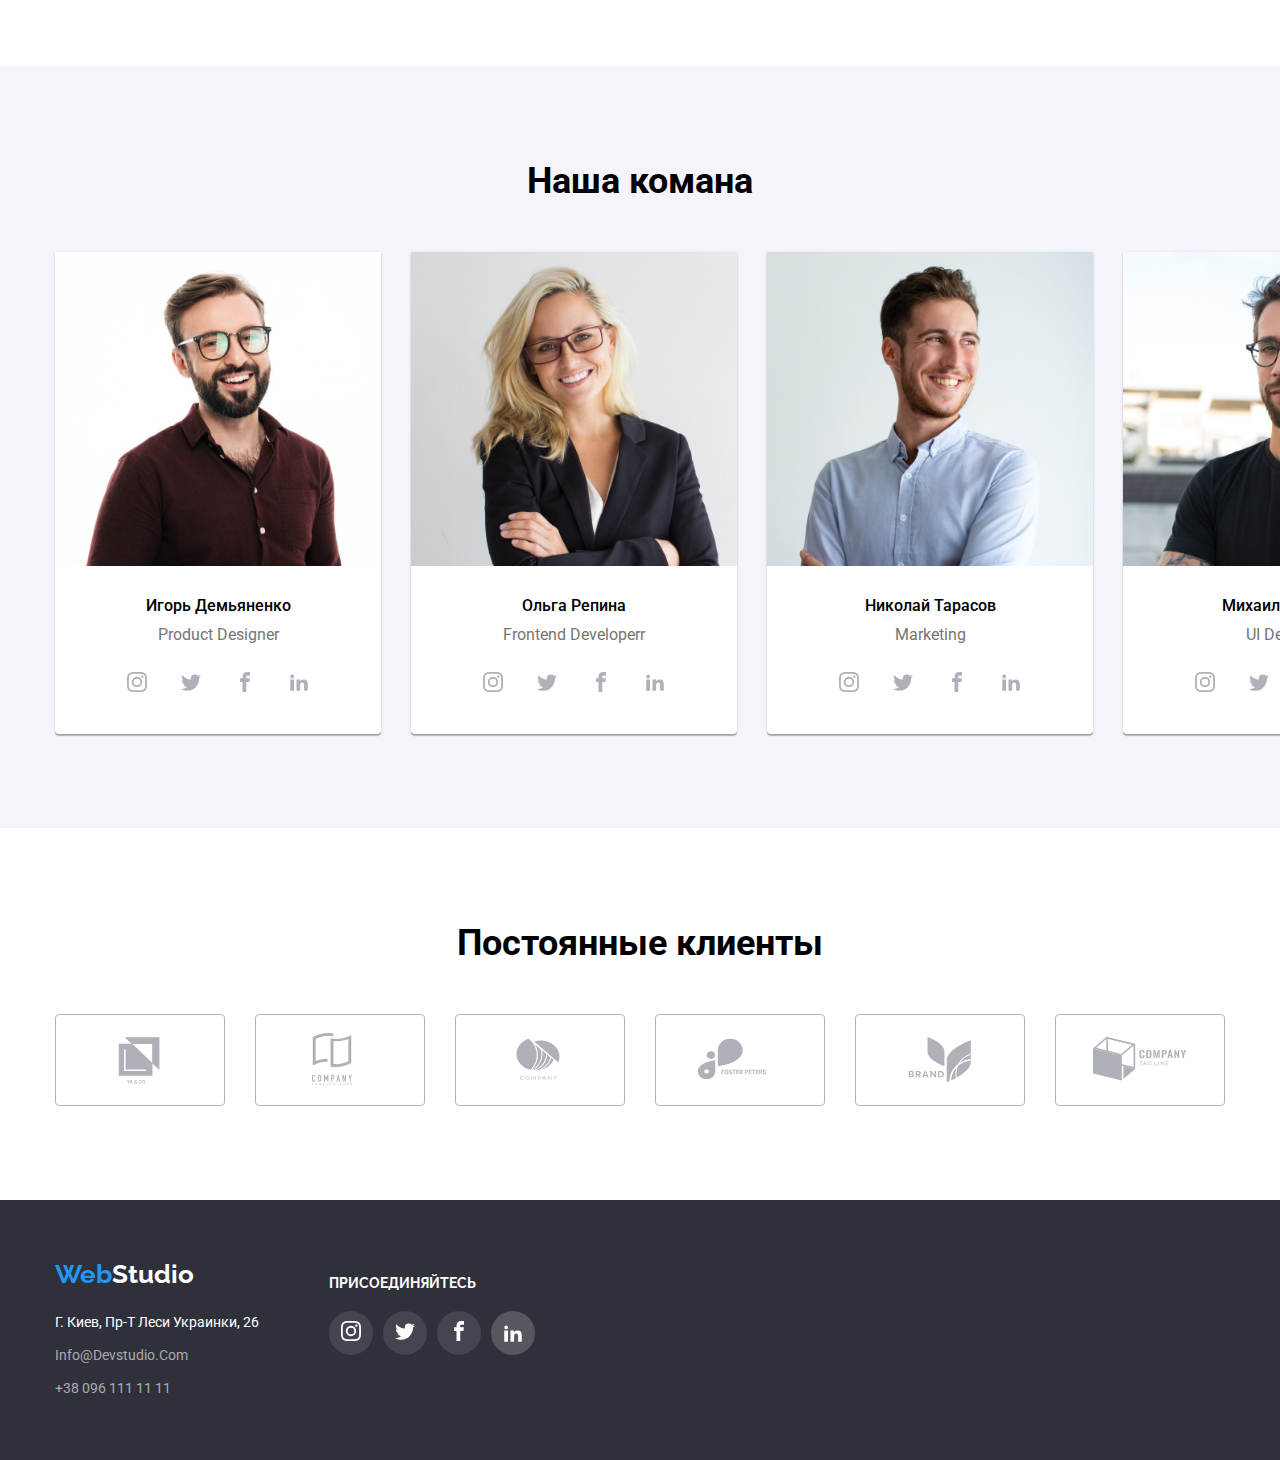
==== commit 23a00c6a: "изменения дз" ====
--- a/index.html
+++ b/index.html
@@ -35,23 +35,22 @@
                 <nav class="headers_navigation"><a class="logo" style="color: black;" href=""><span
                             class="firs_logo">Web</span>Studio</a>
                     <ul class="style_navigation">
-                        <li class="navigation"><a class="nav stydio1" href="index.html">Студия</a></li>
+                        <li class="navigation"><a class="nav stydio11" href="index.html">Студия</a></li>
                         <li class="navigation"><a class="nav portfolio1" href="portfolio.html">Портфолио</a></li>
                         <li class="navigation"><a class="nav contakts1" href="Контакты">Контакты</a></li>
                 </nav>
             </div>
             <ul class="style_mail_tel">
                 <li class="navigation2">
-                    <svg class="icone">
-                        <use href="./img/symbol-defs.svg#icon-mail2"></use>
-                    </svg>
-                    <a class="nav  e_mail" href="maito:info@devstudio.com">info@devstudio.com</a>
+                    <a class="nav  e_mail" href="maito:info@devstudio.com"><svg class="icone">
+                            <use href="./img/symbol-defs.svg#icon-mail2"></use>
+                        </svg>info@devstudio.com</a>
                 </li>
                 <li class="navigation2">
-                    <svg class="icone">
-                        <use href="./img/symbol-defs.svg#icon-mobile"></use>
-                    </svg>
-                    <a class="nav  tell" href="tel:+380961111111">+38 096 111 11 11</a>
+
+                    <a class="nav  tell" href="tel:+380961111111"><svg class="icone">
+                            <use href="./img/symbol-defs.svg#icon-mobile"></use>
+                        </svg>+38 096 111 11 11</a>
                 </li>
             </ul>
         </div>
@@ -129,7 +128,6 @@
                     </li>
                     <li class="foto"><img src="img/2.jpg" alt="work with telefon" width="370">
                         <h3 class="text_work_selection">Мобильные приложения</h3>
-
                     </li>
                     <li class="foto"><img src="img/3.jpg" alt="work with tablet" width="370">
                         <h3 class="text_work_selection">Дизайнерские решения</h3>
@@ -156,7 +154,7 @@
                                     </a>
                                 </li>
                                 <li class="item-team">
-                                    <a class="link-team" href="">
+                                    <a href="" class="link-team">
                                         <svg class="icon-team">
                                             <use xlink:href="./img/symbol-defs.svg#icon-twitter">
                                             </use>
@@ -318,7 +316,7 @@
                         </a>
                     </li>
                     <li class="item_our_clients">
-                        <a href="" class="link_our_clients">
+                        <a href="" class="link_our_clients1">
                             <svg class="icon_our_clients">
                                 <use class="fone_our_clients" href="./img/symbol-defs.svg#icon-Logo-1"></use>
                             </svg>
@@ -379,7 +377,7 @@
                 <h2 class="text_legall_social">присоединяйтесь</h2>
                 <ul class="list_legal_social">
                     <li class="item_legal_social">
-                        <a class="item_legal_social" href="">
+                        <a class="link_legal_social" href="">
                             <svg class="icon_legal_socia">
                                 <use href="./img/symbol-defs.svg#icon-instagram">
                                 </use>
@@ -387,14 +385,14 @@
                         </a>
                     </li>
                     <li class="item_legal_social">
-                        <a class="item_legal_social" href="">
+                        <a class="link_legal_social" href="">
                             <svg class="icon_legal_socia">
                                 <use href="./img/symbol-defs.svg#icon-twitter"></use>
                             </svg>
                         </a>
                     </li>
                     <li class="item_legal_social">
-                        <a class="item_legal_social" href="">
+                        <a class="link_legal_social" href="">
                             <svg class="icon_legal_socia">
                                 <use href="./img/symbol-defs.svg#icon-facebook"></use>
                             </svg>
--- a/css/style.css
+++ b/css/style.css
@@ -30,7 +30,6 @@
   margin-top: 0px;
   margin-bottom: 0px;
 }
-
 .headers {
   display: flex;
   flex-direction: row;
@@ -87,30 +86,33 @@
   font-size: 14px;
   line-height: 16px;
 }
+.stydio11 {
+  position: relative;
+  color: #2196f3;
+}
 .stydio1 {
+  color: black;
+}
+.stydio1:hover,
+.stydio1:focus,
+.stydio11:hover,
+.stydio11:focus {
+  color: #2196f3;
+}
+.portfolio1 {
+  color: black;
+}
+.portfolio11 {
   position: relative;
-  color: black;
-}
-.stydio1:hover,
-.stydio1:focus {
-  color: #2196f3;
-}
-.portfolio1 {
-  position: relative;
-  color: black;
+  color: #2196f3;
 }
 .portfolio1:hover,
-.portfolio1:focus {
-  color: #2196f3;
-}
-.contakts1 {
-  color: black;
-}
-.contakts1:hover,
-.contakts1:focus {
-  color: #2196f3;
-}
-.stydio1::after {
+.portfolio1:focus,
+.portfolio11:hover,
+.portfolio11:focus {
+  color: #2196f3;
+}
+.stydio11::after {
   content: "";
   position: absolute;
   display: block;
@@ -119,13 +121,10 @@
   left: 0;
   bottom: 0;
   background-color: #2196f3;
-  opacity: 0;
+  opacity: 1;
   transition: opacity 250ms var(--timing-function);
 }
-.stydio1:hover::after {
-  opacity: 1;
-}
-.portfolio1::after {
+.portfolio11::after {
   content: "";
   position: absolute;
   display: block;
@@ -134,11 +133,15 @@
   left: 0;
   bottom: 0;
   background-color: #2196f3;
-  opacity: 0;
+  opacity: 1;
   transition: opacity 250ms var(--timing-function);
 }
-.portfolio1:hover::after {
-  opacity: 1;
+.contakts1 {
+  color: black;
+}
+.contakts1:hover,
+.contakts1:focus {
+  color: #2196f3;
 }
 .style_mail_tel {
   font-family: Roboto;
@@ -154,25 +157,42 @@
   padding-left: 0px;
 }
 .navigation2:first-child {
-  margin-right: 50px;
+  margin-right: 30px;
   padding: 32px 0px;
 }
 .navigation2:nth-child(n + 1) {
   padding: 32px 0px;
 }
 .e_mail {
+  font-family: Roboto;
+  font-style: normal;
+  font-weight: 500;
+  font-size: 14px;
+  line-height: 16px;
   color: rgba(117, 117, 117, 1);
 }
 .e_mail:hover,
 .e_mail:focus {
   color: #2196f3;
+  fill: #2196f3;
+}
+.e_mail1:hover,
+.e_mail1:focus {
+  color: #2196f3;
+  fill: #2196f3;
 }
 .tell {
+  font-family: Roboto;
+  font-style: normal;
+  font-weight: 500;
+  font-size: 14px;
+  line-height: 16px;
   color: #757575;
 }
 .tell:hover,
 .tell:focus {
   color: #2196f3;
+  fill: #2196f3;
 }
 .icone {
   width: 16px;
@@ -180,10 +200,7 @@
   margin-right: 10px;
   color: #757575;
 }
-.icone:hover,
-.icone:focus {
-  fill: #2196f3;
-}
+
 .size {
   padding: 94px 0px;
 }
@@ -267,14 +284,19 @@
   color: #757575;
 }
 .item_icons {
+  display: flex;
+  flex-direction: column;
+  flex-wrap: nowrap;
+  justify-content: space-around;
   width: 270px;
   height: 120px;
   background-color: #f5f4fa;
   margin-bottom: 30px;
-  padding: 25px 100px;
 }
 .ico {
-  display: block;
+  flex-direction: row;
+  text-align: center;
+  align-self: center;
   width: 65px;
   height: 70px;
 }
@@ -306,6 +328,9 @@
 .foto:not(:first-child) {
   margin-left: 30px;
 }
+.our_team {
+  background-color: #f5f4fa;
+}
 .foto {
   position: relative;
 }
@@ -361,6 +386,9 @@
   flex-basis: calc((100% - 120px) / 2);
 }
 .text_team {
+  display: flex;
+  align-items: center;
+  justify-content: space-around;
   font-family: Roboto;
   font-style: normal;
   font-weight: 500;
@@ -370,6 +398,8 @@
   margin-bottom: 10px;
 }
 .position_team {
+  display: flex;
+  justify-content: space-around;
   font-family: Roboto;
   font-style: normal;
   font-weight: normal;
@@ -377,6 +407,7 @@
   line-height: 19px;
   color: #757575;
   margin-left: 0px;
+  margin-bottom: 16px;
 }
 .text1 {
   padding: 30px 60px;
@@ -390,6 +421,16 @@
   width: 44px;
   height: 44px;
   justify-content: center;
+}
+.item-team:first-child {
+  margin-left: 0px;
+  margin-right: 10px;
+}
+.item-team:not(:first-child) {
+  margin-right: 10px;
+}
+.item-team:last-child {
+  margin-right: 0px;
 }
 .link-team {
   width: 44px;
@@ -400,16 +441,29 @@
   align-items: center;
   justify-content: center;
   margin-right: 10px;
+  fill: #afb1b8;
+}
+.link-team1 {
+  width: 44px;
+  height: 44px;
+  border-radius: 50%;
+  background-color: #ffffff;
+  display: flex;
+  align-items: center;
+  justify-content: center;
+  margin-right: 10px;
+  fill: #afb1b8;
+}
+.link-team1:first-child {
+  background-color: #2196f3;
+  fill: #ffffff;
 }
 .icon-team {
   width: 20px;
   height: 20px;
-  fill: #afb1b8;
 }
 .link-team:hover,
-.link-team:focus,
-.icon-team:hover,
-.icon-team:focus {
+.link-team:focus {
   background-color: #2196f3;
   fill: #ffffff;
 }
@@ -418,52 +472,62 @@
   flex-direction: row;
   padding-left: 0px;
   width: 100%;
-}
-.item_our_clients {
-  margin-left: 0px;
-  border-radius: 4px;
-  border: 1px solid #afb1b8;
-  width: 170px;
-  height: 92px;
-  cursor: pointer;
 }
 .item_our_clients:not(:last-child) {
   margin-right: 30px;
 }
-.item_our_clients:hover:nth-child(1) {
-  border-radius: 4px;
-  border: 1px solid #2196f3;
-}
-.item_our_clients:hover:nth-child(2) {
-  border-radius: 4px;
-  border: 1px solid #2196f3;
-}
-.item_our_clients:hover:nth-child(3) {
-  border-radius: 4px;
-  border: 1px solid #2196f3;
-}
-.item_our_clients:hover:nth-child(4) {
-  border-radius: 4px;
-  border: 1px solid #2196f3;
-}
-.item_our_clients:hover:nth-child(5) {
-  border-radius: 4px;
-  border: 1px solid #2196f3;
-}
-.item_our_clients:hover:nth-child(6) {
-  border-radius: 4px;
-  border: 1px solid #2196f3;
+.fone_our_clients {
+  width: 106px;
+  height: 60px;
 }
 .icon_our_clients {
   width: 106px;
   height: 60px;
-  margin: 16px 32px;
 }
 .link_our_clients {
+  display: flex;
+  align-items: flex-end;
+  justify-content: space-around;
+  align-content: center;
+  flex-wrap: wrap;
+  width: 170px;
+  height: 92px;
+  border: 1px solid #afb1b8;
+  box-sizing: border-box;
+  border-radius: 4px;
   fill: #afb1b8;
 }
+.link_our_clients2 {
+  display: flex;
+  align-items: flex-end;
+  justify-content: space-around;
+  align-content: center;
+  flex-wrap: wrap;
+  width: 170px;
+  height: 92px;
+  border: 1px solid #2196f3;
+  box-sizing: border-box;
+  border-radius: 4px;
+  fill: #2196f3;
+}
+.link_our_clients1 {
+  display: flex;
+  flex-direction: row;
+  flex-wrap: wrap;
+  align-content: center;
+  justify-content: space-between;
+  width: 170px;
+  height: 92px;
+  border: 1px solid #afb1b8;
+  box-sizing: border-box;
+  border-radius: 4px;
+  fill: #afb1b8;
+}
 .link_our_clients:hover,
-.link_our_clients:focus {
+.link_our_clients:focus,
+.link_our_clients1:hover,
+.link_our_clients1:focus {
+  border: 1px solid #2196f3;
   fill: #2196f3;
 }
 .fone_our_clients {
@@ -550,18 +614,44 @@
   width: 44px;
   height: 44px;
 }
+.item_legal_social1 {
+  width: 44px;
+  height: 44px;
+}
 .item_legal_social {
   border-radius: 50%;
   display: flex;
   align-items: center;
+  align-content: center;
+  flex-wrap: nowrap;
+  flex-direction: column;
   justify-content: center;
   background-color: rgba(255, 255, 255, 0.1);
 }
-.item_legal_social + .item_legal_social {
-  margin-left: 10px;
+.item_legal_social1 {
+  border-radius: 50%;
+  display: flex;
+  align-items: center;
+  justify-content: center;
+  background-color: #2196f3;
+  margin-right: 10px;
+}
+.item_legal_social:first-child {
+  margin-right: 10px;
+}
+.item_legal_social:not(:first-child) {
+  margin-right: 10px;
+}
+.item_legal_social:last-child {
+  margin-right: 0px;
+}
+.item_legal_social:first-child {
+  background-color: rgba(255, 255, 255, 0.1);
 }
 .item_legal_social:hover,
-.item_legal_social:focus {
+.item_legal_social:focus,
+.item_legal_social1:hover,
+.item_legal_social1:focus {
   background-color: #2196f3;
 }
 .icon_legal_socia {
@@ -576,6 +666,9 @@
 .legel_div1 {
   margin-right: 70px;
 }
+.legel_div {
+  padding-top: 15px;
+}
 .buttons_selection {
   display: flex;
   flex-direction: row;
@@ -607,23 +700,33 @@
   padding: 6px 22px;
   background-color: #2196f3;
   color: #ffffff;
+  border-radius: 4px;
+  border: 1px solid #2196f3;
 }
 .button_2 {
   display: inline-block;
   cursor: pointer;
   padding: 6px 22px;
+  border-radius: 4px;
+  border: 1px solid #f5f4fa;
 }
 .button_3 {
   cursor: pointer;
   padding: 6px 22px;
+  border-radius: 4px;
+  border: 1px solid #f5f4fa;
 }
 .button_4 {
   cursor: pointer;
   padding: 6px 22px;
+  border-radius: 4px;
+  border: 1px solid #f5f4fa;
 }
 .button_5 {
   cursor: pointer;
   padding: 6px 22px;
+  border-radius: 4px;
+  border: 1px solid #f5f4fa;
 }
 .button_1:hover,
 .button_1:focus {
@@ -699,7 +802,6 @@
 }
 .img_kontent_link:hover,
 .img_kontent_link:focus {
-  border: 1px solid #eeeeee;
   box-sizing: border-box;
   box-shadow: 0px 1px 1px rgba(0, 0, 0, 0.12), 0px 4px 4px rgba(0, 0, 0, 0.06),
     1px 4px 6px rgba(0, 0, 0, 0.16);
